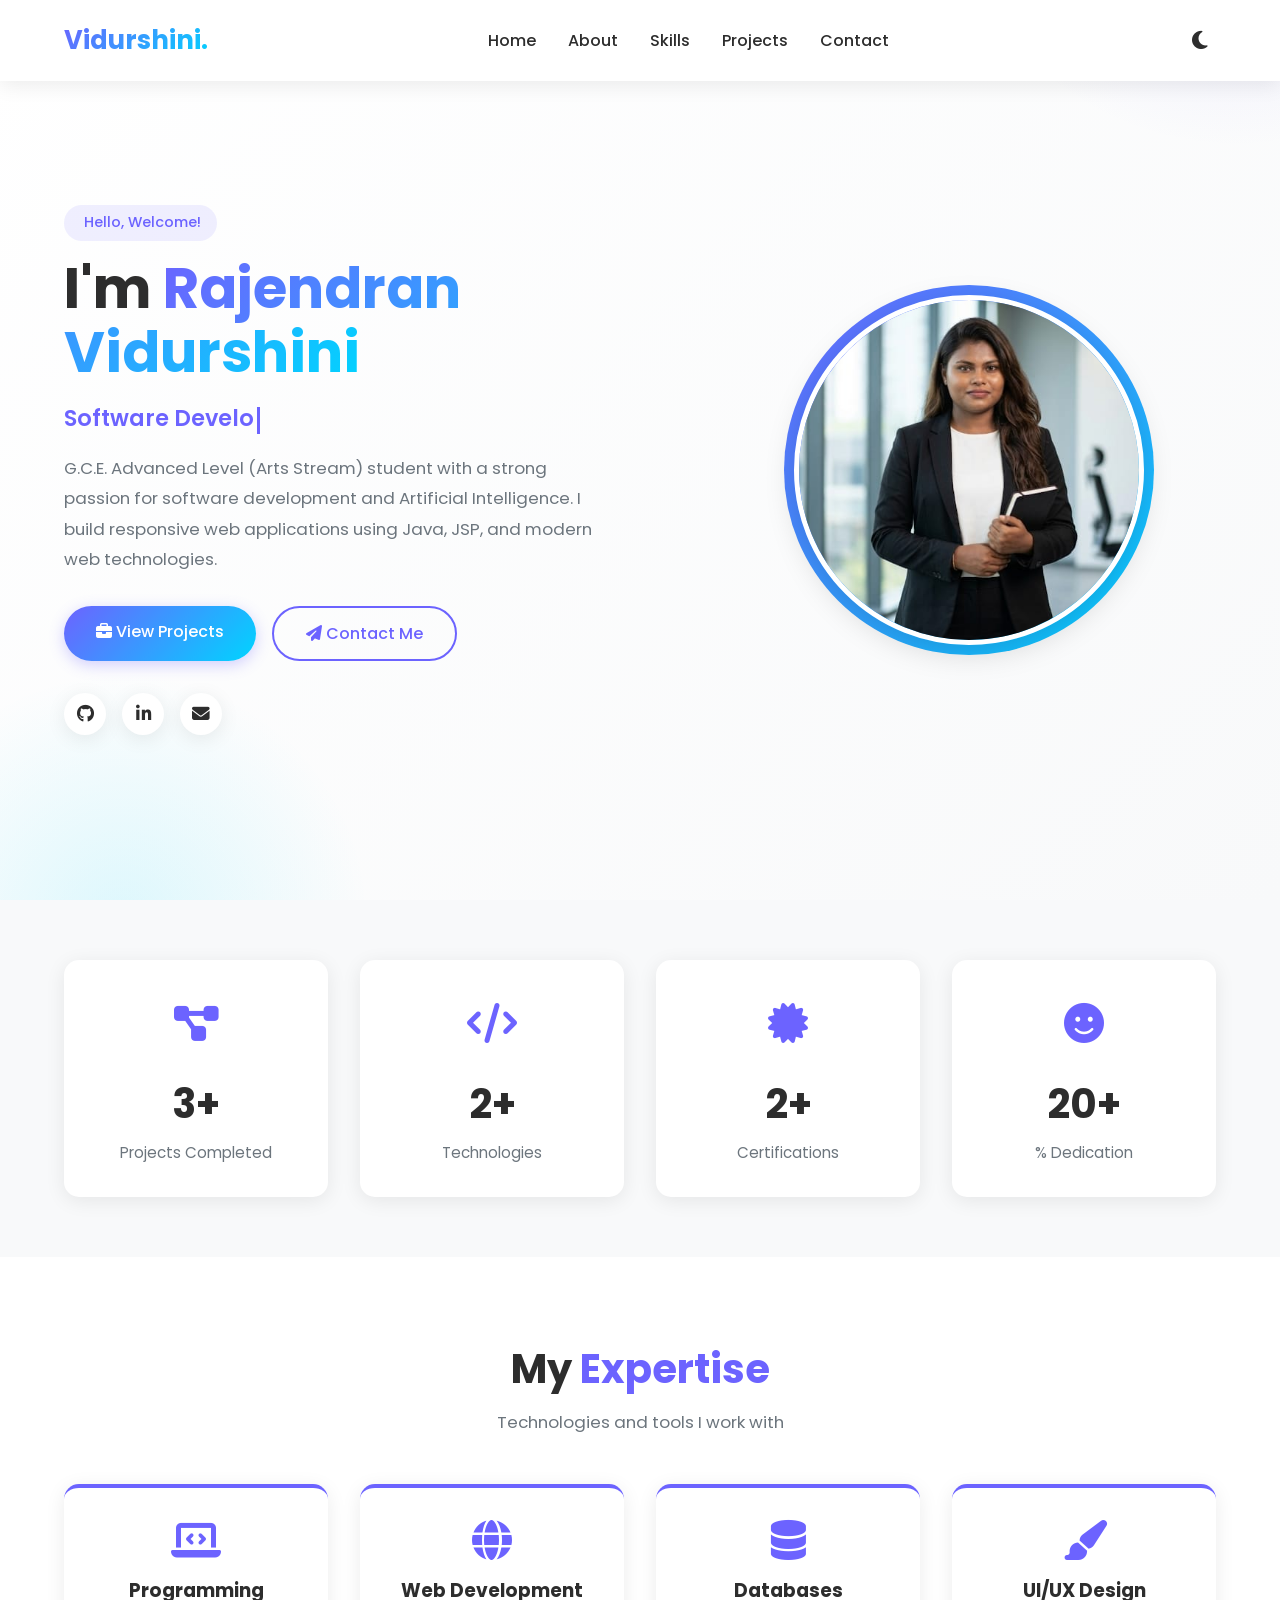
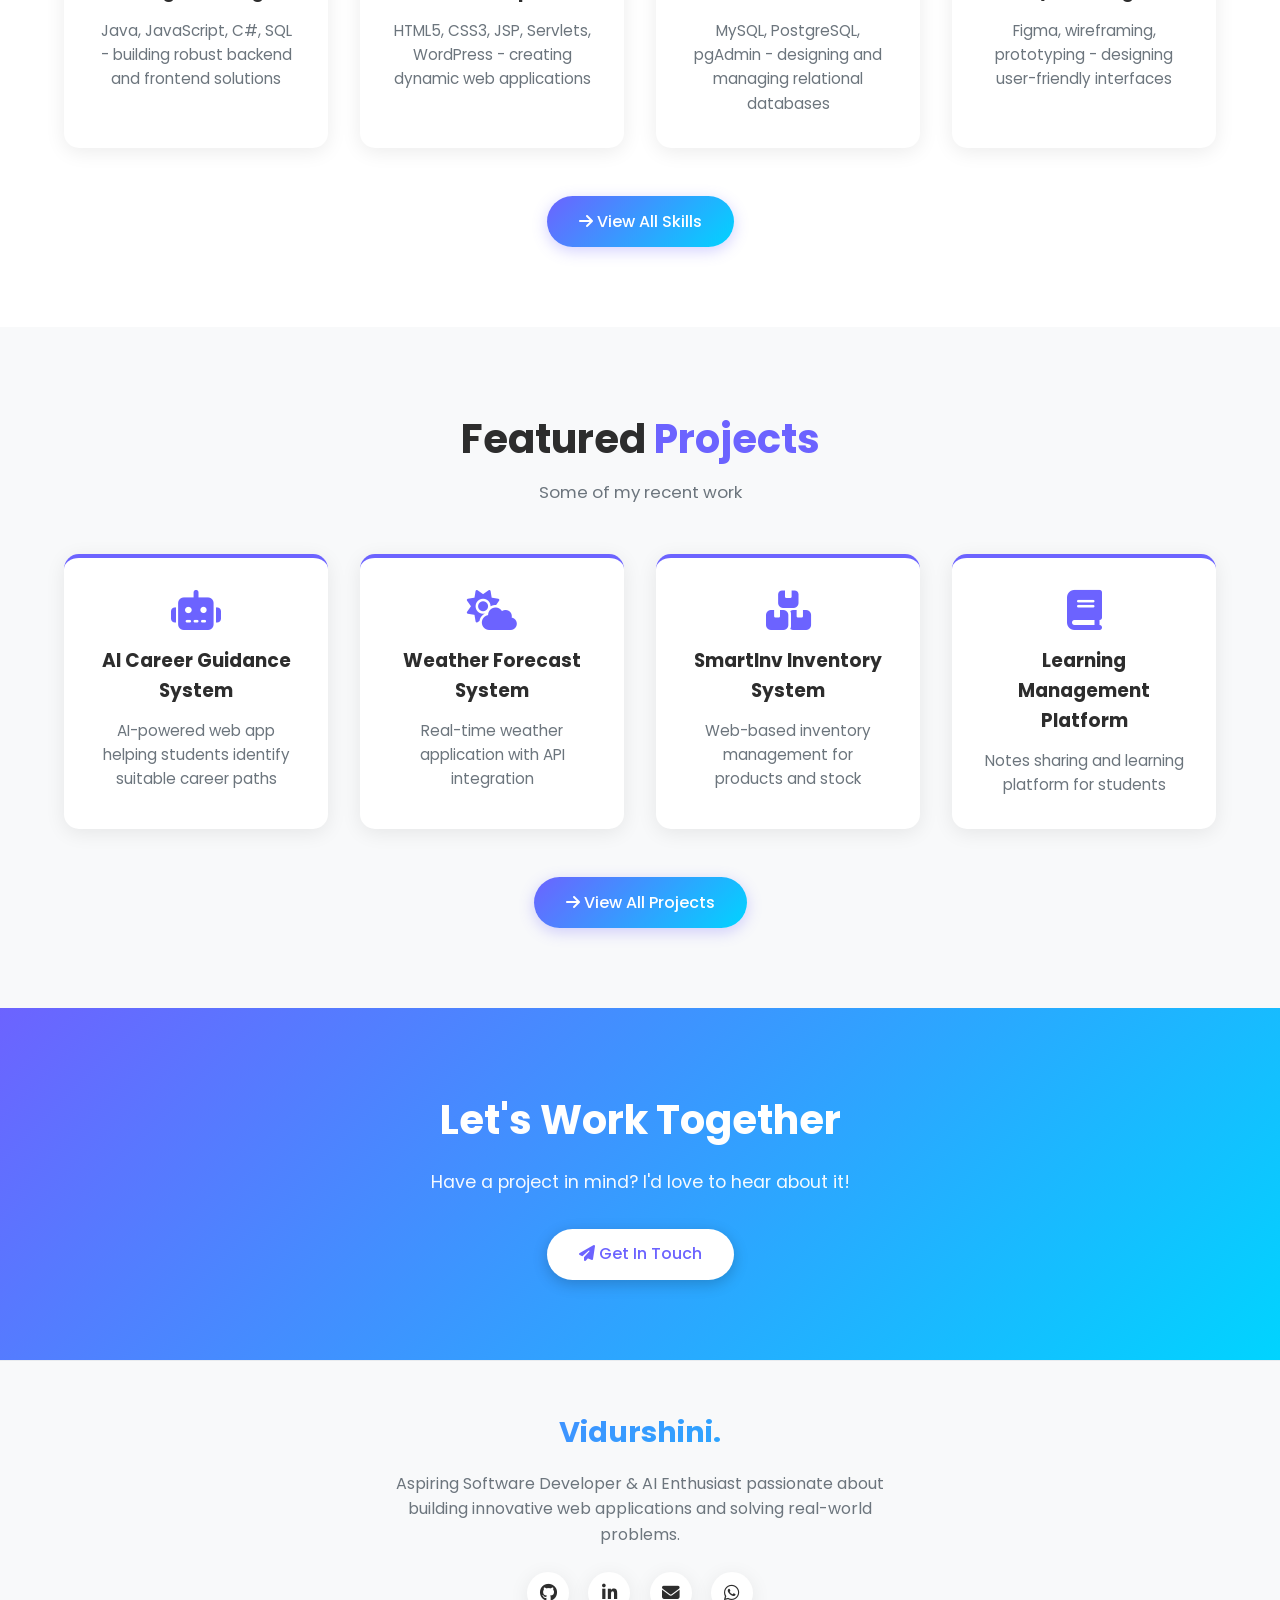
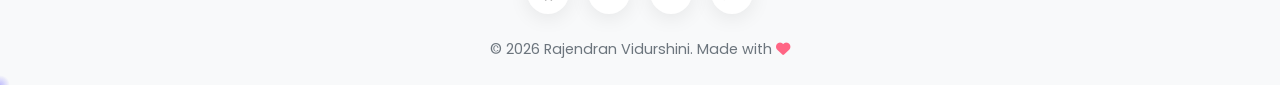
==== index.html @ c00dde99 "Initial commit" ====
<!DOCTYPE html>
<html lang="en">
<head>
    <meta charset="UTF-8">
    <meta name="viewport" content="width=device-width, initial-scale=1.0">
    <meta name="description" content="Rajendran Vidurshini - Software Developer & AI Enthusiast Portfolio">
    <meta name="author" content="Rajendran Vidurshini">
    <title>Home | Rajendran Vidurshini</title>
    <link rel="icon" type="image/png" href="images/favicon.png">
    <link rel="preconnect" href="https://fonts.googleapis.com">
    <link rel="preconnect" href="https://fonts.gstatic.com" crossorigin>
    <link href="https://fonts.googleapis.com/css2?family=Poppins:wght@300;400;500;600;700&display=swap" rel="stylesheet">
    <link rel="stylesheet" href="https://cdnjs.cloudflare.com/ajax/libs/font-awesome/6.4.0/css/all.min.css">
    <link rel="stylesheet" href="css/style.css">
    <link rel="stylesheet" href="css/home.css">
    <script src="js/darkmode.js"></script>
</head>
<body>

<!-- ===== NAVBAR ===== -->
<nav class="navbar">
    <a href="index.html" class="logo">Vidurshini<span>.</span></a>
    <ul class="nav-links">
        <li><a href="index.html">Home</a></li>
        <li><a href="about.html">About</a></li>
        <li><a href="skills.html">Skills</a></li>
        <li><a href="projects.html">Projects</a></li>
        <li><a href="contact.html">Contact</a></li>
    </ul>
    <div class="theme-toggle" title="Toggle Dark Mode">
        <i class="fas fa-moon" id="theme-icon"></i>
    </div>
    <div class="hamburger"><i class="fas fa-bars"></i></div>
</nav>

<!-- ===== HERO SECTION ===== -->
<section class="hero" id="home">
    <div class="hero-container">
        <div class="hero-content">
            <span class="hero-greeting"><i class="fas fa-hand-wave"></i> Hello, Welcome!</span>
            <h1 class="hero-title">I'm <span class="highlight">Rajendran Vidurshini</span></h1>
            <h2 class="hero-subtitle"><span class="typed-text"></span><span class="cursor"></span></h2>
            <p class="hero-description">
                G.C.E. Advanced Level (Arts Stream) student with a strong passion for
                software development and Artificial Intelligence. I build responsive
                web applications using Java, JSP, and modern web technologies.
            </p>
            <div class="hero-buttons">
                <a href="projects.html" class="btn-primary"><i class="fas fa-briefcase"></i> View Projects</a>
                <a href="contact.html" class="btn-secondary"><i class="fas fa-paper-plane"></i> Contact Me</a>
            </div>
            <div class="hero-social">
                <a href="https://github.com/rajendranvidurshini6-byte" target="_blank"><i class="fab fa-github"></i></a>
                <a href="https://www.linkedin.com/in/rajendran-vidurshini-7b3898364" target="_blank"><i class="fab fa-linkedin-in"></i></a>
                <a href="mailto:vidurshinividu601@gmail.com"><i class="fas fa-envelope"></i></a>
            </div>
        </div>
        <div class="hero-image">
            <div class="avatar-wrapper">
                <img src="images/profile.jpeg" alt="Rajendran Vidurshini" class="avatar-img"
                     onerror="this.src='https://ui-avatars.com/api/?name=Vidurshini&size=400&background=6c63ff&color=fff&bold=true'">
            </div>
        </div>
    </div>
</section>

<!-- ===== STATS SECTION ===== -->
<section class="stats">
    <div class="stat-card">
        <div class="stat-icon"><i class="fas fa-project-diagram"></i></div>
        <div class="stat-number" data-target="10">0</div>
        <div class="stat-label">Projects Completed</div>
    </div>
    <div class="stat-card">
        <div class="stat-icon"><i class="fas fa-code"></i></div>
        <div class="stat-number" data-target="8">0</div>
        <div class="stat-label">Technologies</div>
    </div>
    <div class="stat-card">
        <div class="stat-icon"><i class="fas fa-certificate"></i></div>
        <div class="stat-number" data-target="5">0</div>
        <div class="stat-label">Certifications</div>
    </div>
    <div class="stat-card">
        <div class="stat-icon"><i class="fas fa-smile"></i></div>
        <div class="stat-number" data-target="100">0</div>
        <div class="stat-label">% Dedication</div>
    </div>
</section>

<!-- ===== SKILLS PREVIEW ===== -->
<section class="skills-preview">
    <h2 class="section-title">My <span>Expertise</span></h2>
    <p class="section-subtitle">Technologies and tools I work with</p>
    <div class="skills-preview-grid">
        <div class="skill-preview-card">
            <i class="fas fa-laptop-code"></i>
            <h3>Programming</h3>
            <p>Java, JavaScript, C#, SQL - building robust backend and frontend solutions</p>
        </div>
        <div class="skill-preview-card">
            <i class="fas fa-globe"></i>
            <h3>Web Development</h3>
            <p>HTML5, CSS3, JSP, Servlets, WordPress - creating dynamic web applications</p>
        </div>
        <div class="skill-preview-card">
            <i class="fas fa-database"></i>
            <h3>Databases</h3>
            <p>MySQL, PostgreSQL, pgAdmin - designing and managing relational databases</p>
        </div>
        <div class="skill-preview-card">
            <i class="fas fa-paint-brush"></i>
            <h3>UI/UX Design</h3>
            <p>Figma, wireframing, prototyping - designing user-friendly interfaces</p>
        </div>
    </div>
    <div style="text-align: center; margin-top: 3rem;">
        <a href="skills.html" class="btn-primary"><i class="fas fa-arrow-right"></i> View All Skills</a>
    </div>
</section>

<!-- ===== FEATURED PROJECTS ===== -->
<section style="background: var(--bg-alt);">
    <h2 class="section-title">Featured <span>Projects</span></h2>
    <p class="section-subtitle">Some of my recent work</p>
    <div class="skills-preview-grid">
        <div class="skill-preview-card">
            <i class="fas fa-robot"></i>
            <h3>AI Career Guidance System</h3>
            <p>AI-powered web app helping students identify suitable career paths</p>
        </div>
        <div class="skill-preview-card">
            <i class="fas fa-cloud-sun"></i>
            <h3>Weather Forecast System</h3>
            <p>Real-time weather application with API integration</p>
        </div>
        <div class="skill-preview-card">
            <i class="fas fa-boxes"></i>
            <h3>SmartInv Inventory System</h3>
            <p>Web-based inventory management for products and stock</p>
        </div>
        <div class="skill-preview-card">
            <i class="fas fa-book"></i>
            <h3>Learning Management Platform</h3>
            <p>Notes sharing and learning platform for students</p>
        </div>
    </div>
    <div style="text-align: center; margin-top: 3rem;">
        <a href="projects.html" class="btn-primary"><i class="fas fa-arrow-right"></i> View All Projects</a>
    </div>
</section>

<!-- ===== CTA SECTION ===== -->
<section class="cta-section">
    <h2>Let's Work Together</h2>
    <p>Have a project in mind? I'd love to hear about it!</p>
    <a href="contact.html" class="btn-primary"><i class="fas fa-paper-plane"></i> Get In Touch</a>
</section>

<!-- ===== FOOTER ===== -->
<footer class="footer">
    <div class="footer-content">
        <div class="footer-logo">Vidurshini<span>.</span></div>
        <p style="color: var(--text-light); max-width: 500px; margin: 0 auto;">
            Aspiring Software Developer & AI Enthusiast passionate about building
            innovative web applications and solving real-world problems.
        </p>
        <div class="footer-social">
            <a href="https://github.com/rajendranvidurshini6-byte" target="_blank"><i class="fab fa-github"></i></a>
            <a href="https://www.linkedin.com/in/rajendran-vidurshini-7b3898364" target="_blank"><i class="fab fa-linkedin-in"></i></a>
            <a href="mailto:vidurshinividu601@gmail.com"><i class="fas fa-envelope"></i></a>
            <a href="https://whatsapp.com/dl/" target="_blank"><i class="fab fa-whatsapp"></i></a>
        </div>
        <p class="footer-text">&copy; 2026 Rajendran Vidurshini. Made with <i class="fas fa-heart"></i></p>
    </div>
</footer>

<button class="scroll-top" aria-label="Scroll to top"><i class="fas fa-arrow-up"></i></button>

<script src="js/script.js"></script>
<script src="js/animation.js"></script>
</body>
</html>
---- css/style.css ----
/* ============================================
   GLOBAL STYLES - style.css
   ============================================ */

:root {
    --primary-color: #6c63ff;
    --primary-dark: #5a52d5;
    --secondary-color: #ff6584;
    --accent-color: #00d4ff;
    --bg-color: #ffffff;
    --bg-alt: #f8f9fa;
    --text-color: #2d2d2d;
    --text-light: #6c757d;
    --card-bg: #ffffff;
    --border-color: #e9ecef;
    --shadow: 0 4px 20px rgba(0, 0, 0, 0.08);
    --shadow-hover: 0 8px 30px rgba(0, 0, 0, 0.15);
    --transition: all 0.3s ease;
}

[data-theme="dark"] {
    --primary-color: #8b83ff;
    --primary-dark: #6c63ff;
    --secondary-color: #ff7a95;
    --accent-color: #4de3ff;
    --bg-color: #0f0f1a;
    --bg-alt: #1a1a2e;
    --text-color: #f0f0f0;
    --text-light: #a0a0b0;
    --card-bg: #1e1e2e;
    --border-color: #2d2d3d;
    --shadow: 0 4px 20px rgba(0, 0, 0, 0.4);
    --shadow-hover: 0 8px 30px rgba(108, 99, 255, 0.3);
}

* {
    margin: 0;
    padding: 0;
    box-sizing: border-box;
}

html {
    scroll-behavior: smooth;
}

body {
    font-family: 'Poppins', 'Segoe UI', Tahoma, Geneva, Verdana, sans-serif;
    background-color: var(--bg-color);
    color: var(--text-color);
    line-height: 1.6;
    transition: background-color 0.3s ease, color 0.3s ease;
    overflow-x: hidden;
}

a {
    text-decoration: none;
    color: inherit;
    transition: var(--transition);
}

ul {
    list-style: none;
}

img {
    max-width: 100%;
    height: auto;
    display: block;
}

.container {
    max-width: 1200px;
    margin: 0 auto;
    padding: 0 20px;
}

/* ===== NAVBAR ===== */
.navbar {
    position: fixed;
    top: 0;
    left: 0;
    width: 100%;
    display: flex;
    justify-content: space-between;
    align-items: center;
    padding: 1rem 5%;
    background: rgba(255, 255, 255, 0.95);
    backdrop-filter: blur(10px);
    box-shadow: var(--shadow);
    z-index: 1000;
    transition: var(--transition);
}

[data-theme="dark"] .navbar {
    background: rgba(15, 15, 26, 0.95);
}

.navbar.scrolled {
    padding: 0.6rem 5%;
    box-shadow: var(--shadow-hover);
}

.logo {
    font-size: 1.6rem;
    font-weight: 700;
    background: linear-gradient(135deg, var(--primary-color), var(--accent-color));
    -webkit-background-clip: text;
    -webkit-text-fill-color: transparent;
    background-clip: text;
    cursor: pointer;
}

.nav-links {
    display: flex;
    gap: 2rem;
    align-items: center;
}

.nav-links a {
    font-weight: 500;
    color: var(--text-color);
    position: relative;
    padding: 0.3rem 0;
}

.nav-links a::after {
    content: '';
    position: absolute;
    bottom: 0;
    left: 0;
    width: 0;
    height: 2px;
    background: var(--primary-color);
    transition: width 0.3s ease;
}

.nav-links a:hover::after,
.nav-links a.active::after {
    width: 100%;
}

.nav-links a:hover {
    color: var(--primary-color);
}

.btn-admin {
    padding: 0.5rem 1.2rem;
    background: var(--primary-color);
    color: #fff !important;
    border-radius: 25px;
    font-size: 0.9rem;
}

.btn-admin:hover {
    background: var(--primary-dark);
    transform: translateY(-2px);
}

.btn-admin::after {
    display: none;
}

.theme-toggle {
    font-size: 1.3rem;
    color: var(--text-color);
    cursor: pointer;
    padding: 0.5rem;
    border-radius: 50%;
    transition: var(--transition);
    margin-left: 1rem;
}

.theme-toggle:hover {
    background: var(--bg-alt);
    transform: rotate(20deg);
}

.hamburger {
    display: none;
    cursor: pointer;
    font-size: 1.5rem;
    color: var(--text-color);
}

/* ===== BUTTONS ===== */
.btn-primary {
    display: inline-block;
    padding: 0.8rem 2rem;
    background: linear-gradient(135deg, var(--primary-color), var(--accent-color));
    color: #fff;
    border: none;
    border-radius: 30px;
    font-size: 1rem;
    font-weight: 500;
    cursor: pointer;
    transition: var(--transition);
    box-shadow: 0 4px 15px rgba(108, 99, 255, 0.3);
}

.btn-primary:hover {
    transform: translateY(-3px);
    box-shadow: 0 8px 25px rgba(108, 99, 255, 0.5);
}

.btn-secondary {
    display: inline-block;
    padding: 0.8rem 2rem;
    background: transparent;
    color: var(--primary-color);
    border: 2px solid var(--primary-color);
    border-radius: 30px;
    font-size: 1rem;
    font-weight: 500;
    cursor: pointer;
    transition: var(--transition);
}

.btn-secondary:hover {
    background: var(--primary-color);
    color: #fff;
    transform: translateY(-3px);
}

/* ===== SECTION TITLES ===== */
.section-title {
    font-size: 2.5rem;
    text-align: center;
    margin-bottom: 0.5rem;
    color: var(--text-color);
}

.section-subtitle {
    text-align: center;
    color: var(--text-light);
    margin-bottom: 3rem;
    font-size: 1.05rem;
}

.section-title span {
    color: var(--primary-color);
}

section {
    padding: 80px 5%;
}

/* ===== FOOTER ===== */
.footer {
    background: var(--bg-alt);
    padding: 3rem 5% 1.5rem;
    text-align: center;
    border-top: 1px solid var(--border-color);
}

.footer-content {
    max-width: 1200px;
    margin: 0 auto;
}

.footer-logo {
    font-size: 1.8rem;
    font-weight: 700;
    background: linear-gradient(135deg, var(--primary-color), var(--accent-color));
    -webkit-background-clip: text;
    -webkit-text-fill-color: transparent;
    background-clip: text;
    margin-bottom: 1rem;
}

.footer-social {
    display: flex;
    justify-content: center;
    gap: 1.2rem;
    margin: 1.5rem 0;
}

.footer-social a {
    width: 42px;
    height: 42px;
    display: flex;
    align-items: center;
    justify-content: center;
    background: var(--card-bg);
    border-radius: 50%;
    color: var(--text-color);
    font-size: 1.1rem;
    box-shadow: var(--shadow);
    transition: var(--transition);
}

.footer-social a:hover {
    background: var(--primary-color);
    color: #fff;
    transform: translateY(-5px);
}

.footer-text {
    color: var(--text-light);
    font-size: 0.9rem;
    margin-top: 1rem;
}

.footer-text i {
    color: var(--secondary-color);
}

/* ===== SCROLL TO TOP ===== */
.scroll-top {
    position: fixed;
    bottom: 30px;
    right: 30px;
    width: 48px;
    height: 48px;
    background: linear-gradient(135deg, var(--primary-color), var(--accent-color));
    color: #fff;
    border: none;
    border-radius: 50%;
    font-size: 1.2rem;
    cursor: pointer;
    display: none;
    align-items: center;
    justify-content: center;
    box-shadow: 0 4px 15px rgba(108, 99, 255, 0.4);
    z-index: 999;
    transition: var(--transition);
}

.scroll-top:hover {
    transform: translateY(-5px);
}

.scroll-top.show {
    display: flex;
}

/* ===== RESPONSIVE ===== */
@media (max-width: 768px) {
    .hamburger {
        display: block;
    }

    .nav-links {
        position: fixed;
        top: 70px;
        right: -100%;
        flex-direction: column;
        background: var(--bg-color);
        width: 70%;
        height: calc(100vh - 70px);
        padding: 2rem;
        box-shadow: var(--shadow);
        transition: right 0.4s ease;
        gap: 1.5rem;
    }

    .nav-links.active {
        right: 0;
    }

    .section-title {
        font-size: 2rem;
    }

    section {
        padding: 60px 5%;
    }
}
---- css/home.css ----
/* ============================================
   HOME PAGE STYLES - home.css
   ============================================ */

.hero {
    min-height: 100vh;
    display: flex;
    align-items: center;
    justify-content: center;
    padding: 100px 5% 60px;
    background: linear-gradient(135deg, var(--bg-color) 0%, var(--bg-alt) 100%);
    position: relative;
    overflow: hidden;
}

.hero::before {
    content: '';
    position: absolute;
    top: -50%;
    right: -20%;
    width: 600px;
    height: 600px;
    background: radial-gradient(circle, rgba(108, 99, 255, 0.15), transparent 70%);
    border-radius: 50%;
    animation: float 6s ease-in-out infinite;
}

.hero::after {
    content: '';
    position: absolute;
    bottom: -30%;
    left: -10%;
    width: 500px;
    height: 500px;
    background: radial-gradient(circle, rgba(0, 212, 255, 0.12), transparent 70%);
    border-radius: 50%;
    animation: float 8s ease-in-out infinite reverse;
}

@keyframes float {
    0%, 100% { transform: translateY(0) scale(1); }
    50% { transform: translateY(-30px) scale(1.05); }
}

.hero-container {
    display: grid;
    grid-template-columns: 1.2fr 1fr;
    gap: 4rem;
    align-items: center;
    max-width: 1200px;
    width: 100%;
    position: relative;
    z-index: 1;
}

.hero-content {
    animation: slideInLeft 1s ease;
}

@keyframes slideInLeft {
    from { opacity: 0; transform: translateX(-50px); }
    to { opacity: 1; transform: translateX(0); }
}

.hero-greeting {
    display: inline-block;
    padding: 0.4rem 1rem;
    background: rgba(108, 99, 255, 0.1);
    color: var(--primary-color);
    border-radius: 20px;
    font-size: 0.9rem;
    font-weight: 500;
    margin-bottom: 1rem;
}

.hero-title {
    font-size: 3.5rem;
    font-weight: 700;
    line-height: 1.15;
    margin-bottom: 1rem;
    color: var(--text-color);
}

.hero-title .highlight {
    background: linear-gradient(135deg, var(--primary-color), var(--accent-color));
    -webkit-background-clip: text;
    -webkit-text-fill-color: transparent;
    background-clip: text;
}

.hero-subtitle {
    font-size: 1.4rem;
    color: var(--text-light);
    margin-bottom: 1rem;
    min-height: 2rem;
}

.typed-text {
    color: var(--primary-color);
    font-weight: 600;
}

.cursor {
    display: inline-block;
    width: 3px;
    height: 1.2em;
    background: var(--primary-color);
    margin-left: 3px;
    animation: blink 1s infinite;
    vertical-align: middle;
}

@keyframes blink {
    0%, 50% { opacity: 1; }
    51%, 100% { opacity: 0; }
}

.hero-description {
    font-size: 1.05rem;
    color: var(--text-light);
    margin-bottom: 2rem;
    max-width: 550px;
    line-height: 1.8;
}

.hero-buttons {
    display: flex;
    gap: 1rem;
    flex-wrap: wrap;
    margin-bottom: 2rem;
}

.hero-social {
    display: flex;
    gap: 1rem;
}

.hero-social a {
    width: 42px;
    height: 42px;
    display: flex;
    align-items: center;
    justify-content: center;
    background: var(--card-bg);
    border-radius: 50%;
    color: var(--text-color);
    font-size: 1.1rem;
    box-shadow: var(--shadow);
    transition: var(--transition);
}

.hero-social a:hover {
    background: var(--primary-color);
    color: #fff;
    transform: translateY(-5px) rotate(360deg);
}

/* Hero Image / Avatar */
.hero-image {
    display: flex;
    justify-content: center;
    align-items: center;
    animation: slideInRight 1s ease;
}

@keyframes slideInRight {
    from { opacity: 0; transform: translateX(50px); }
    to { opacity: 1; transform: translateX(0); }
}

.avatar-wrapper {
    position: relative;
    width: 350px;
    height: 350px;
}

.avatar-wrapper::before {
    content: '';
    position: absolute;
    inset: -10px;
    border-radius: 50%;
    background: linear-gradient(135deg, var(--primary-color), var(--accent-color));
    animation: rotate 8s linear infinite;
    z-index: -1;
}

@keyframes rotate {
    from { transform: rotate(0deg); }
    to { transform: rotate(360deg); }
}

.avatar-img {
    width: 100%;
    height: 100%;
    border-radius: 50%;
    object-fit: cover;
    border: 5px solid var(--bg-color);
    box-shadow: var(--shadow-hover);
}

/* Stats Section */
.stats {
    display: grid;
    grid-template-columns: repeat(auto-fit, minmax(200px, 1fr));
    gap: 2rem;
    padding: 60px 5%;
    background: var(--bg-alt);
}

.stat-card {
    text-align: center;
    padding: 2rem 1rem;
    background: var(--card-bg);
    border-radius: 15px;
    box-shadow: var(--shadow);
    transition: var(--transition);
}

.stat-card:hover {
    transform: translateY(-8px);
    box-shadow: var(--shadow-hover);
}

.stat-icon {
    font-size: 2.5rem;
    color: var(--primary-color);
    margin-bottom: 1rem;
}

.stat-number {
    font-size: 2.5rem;
    font-weight: 700;
    color: var(--text-color);
}

.stat-label {
    color: var(--text-light);
    font-size: 0.95rem;
    margin-top: 0.3rem;
}

/* Skills Preview Section (Home) */
.skills-preview {
    padding: 80px 5%;
}

.skills-preview-grid {
    display: grid;
    grid-template-columns: repeat(auto-fit, minmax(250px, 1fr));
    gap: 2rem;
    max-width: 1200px;
    margin: 0 auto;
}

.skill-preview-card {
    background: var(--card-bg);
    padding: 2rem;
    border-radius: 15px;
    box-shadow: var(--shadow);
    text-align: center;
    transition: var(--transition);
    border-top: 4px solid var(--primary-color);
}

.skill-preview-card:hover {
    transform: translateY(-8px);
    box-shadow: var(--shadow-hover);
}

.skill-preview-card i {
    font-size: 2.5rem;
    color: var(--primary-color);
    margin-bottom: 1rem;
}

.skill-preview-card h3 {
    margin-bottom: 0.8rem;
    color: var(--text-color);
}

.skill-preview-card p {
    color: var(--text-light);
    font-size: 0.95rem;
}

/* CTA Section */
.cta-section {
    text-align: center;
    padding: 80px 5%;
    background: linear-gradient(135deg, var(--primary-color), var(--accent-color));
    color: #fff;
}

.cta-section h2 {
    font-size: 2.5rem;
    margin-bottom: 1rem;
}

.cta-section p {
    font-size: 1.1rem;
    margin-bottom: 2rem;
    opacity: 0.95;
}

.cta-section .btn-primary {
    background: #fff;
    color: var(--primary-color);
    box-shadow: 0 4px 15px rgba(0, 0, 0, 0.2);
}

.cta-section .btn-primary:hover {
    background: #f0f0f0;
}

/* Responsive */
@media (max-width: 968px) {
    .hero-container {
        grid-template-columns: 1fr;
        text-align: center;
        gap: 3rem;
    }

    .hero-title {
        font-size: 2.5rem;
    }

    .hero-subtitle {
        font-size: 1.2rem;
    }

    .hero-description {
        margin-left: auto;
        margin-right: auto;
    }

    .hero-buttons,
    .hero-social {
        justify-content: center;
    }

    .avatar-wrapper {
        width: 280px;
        height: 280px;
    }
}

@media (max-width: 480px) {
    .hero-title {
        font-size: 2rem;
    }

    .avatar-wrapper {
        width: 220px;
        height: 220px;
    }

    .btn-primary,
    .btn-secondary {
        padding: 0.7rem 1.5rem;
        font-size: 0.9rem;
    }
}
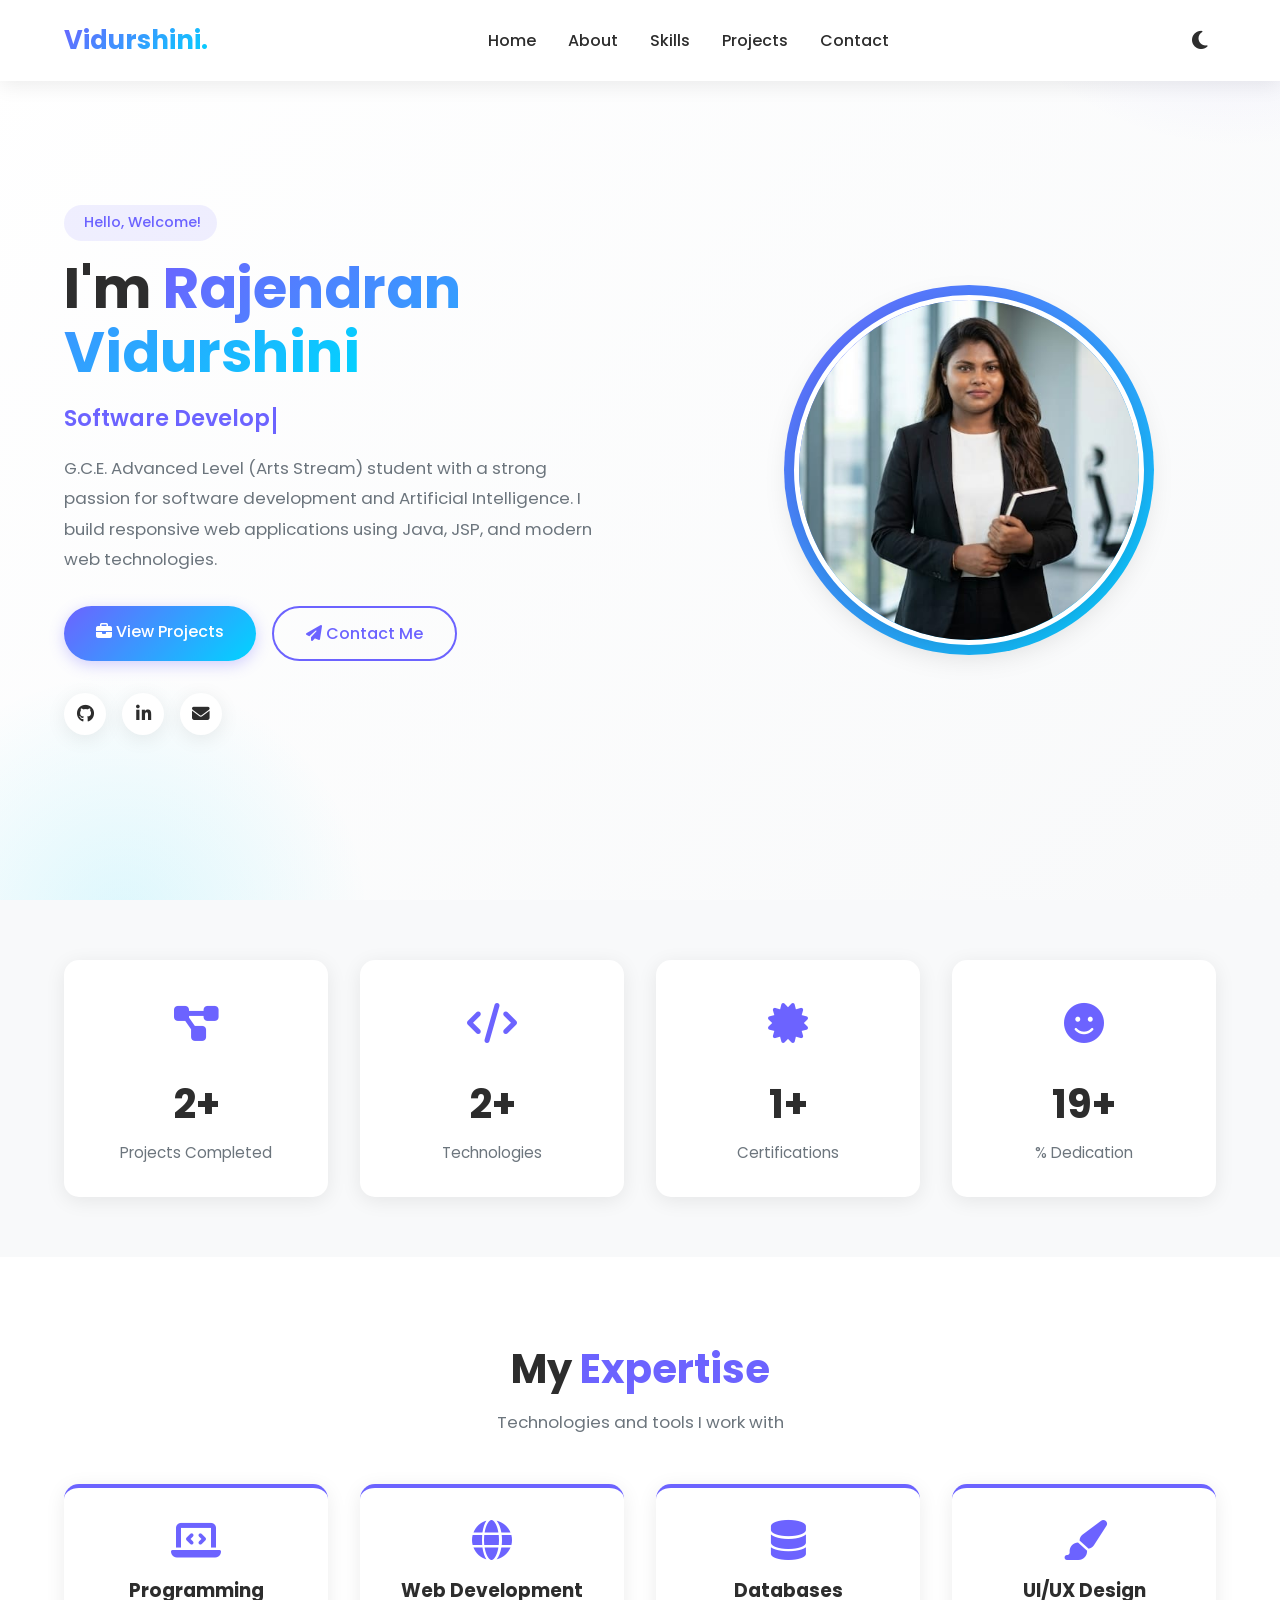
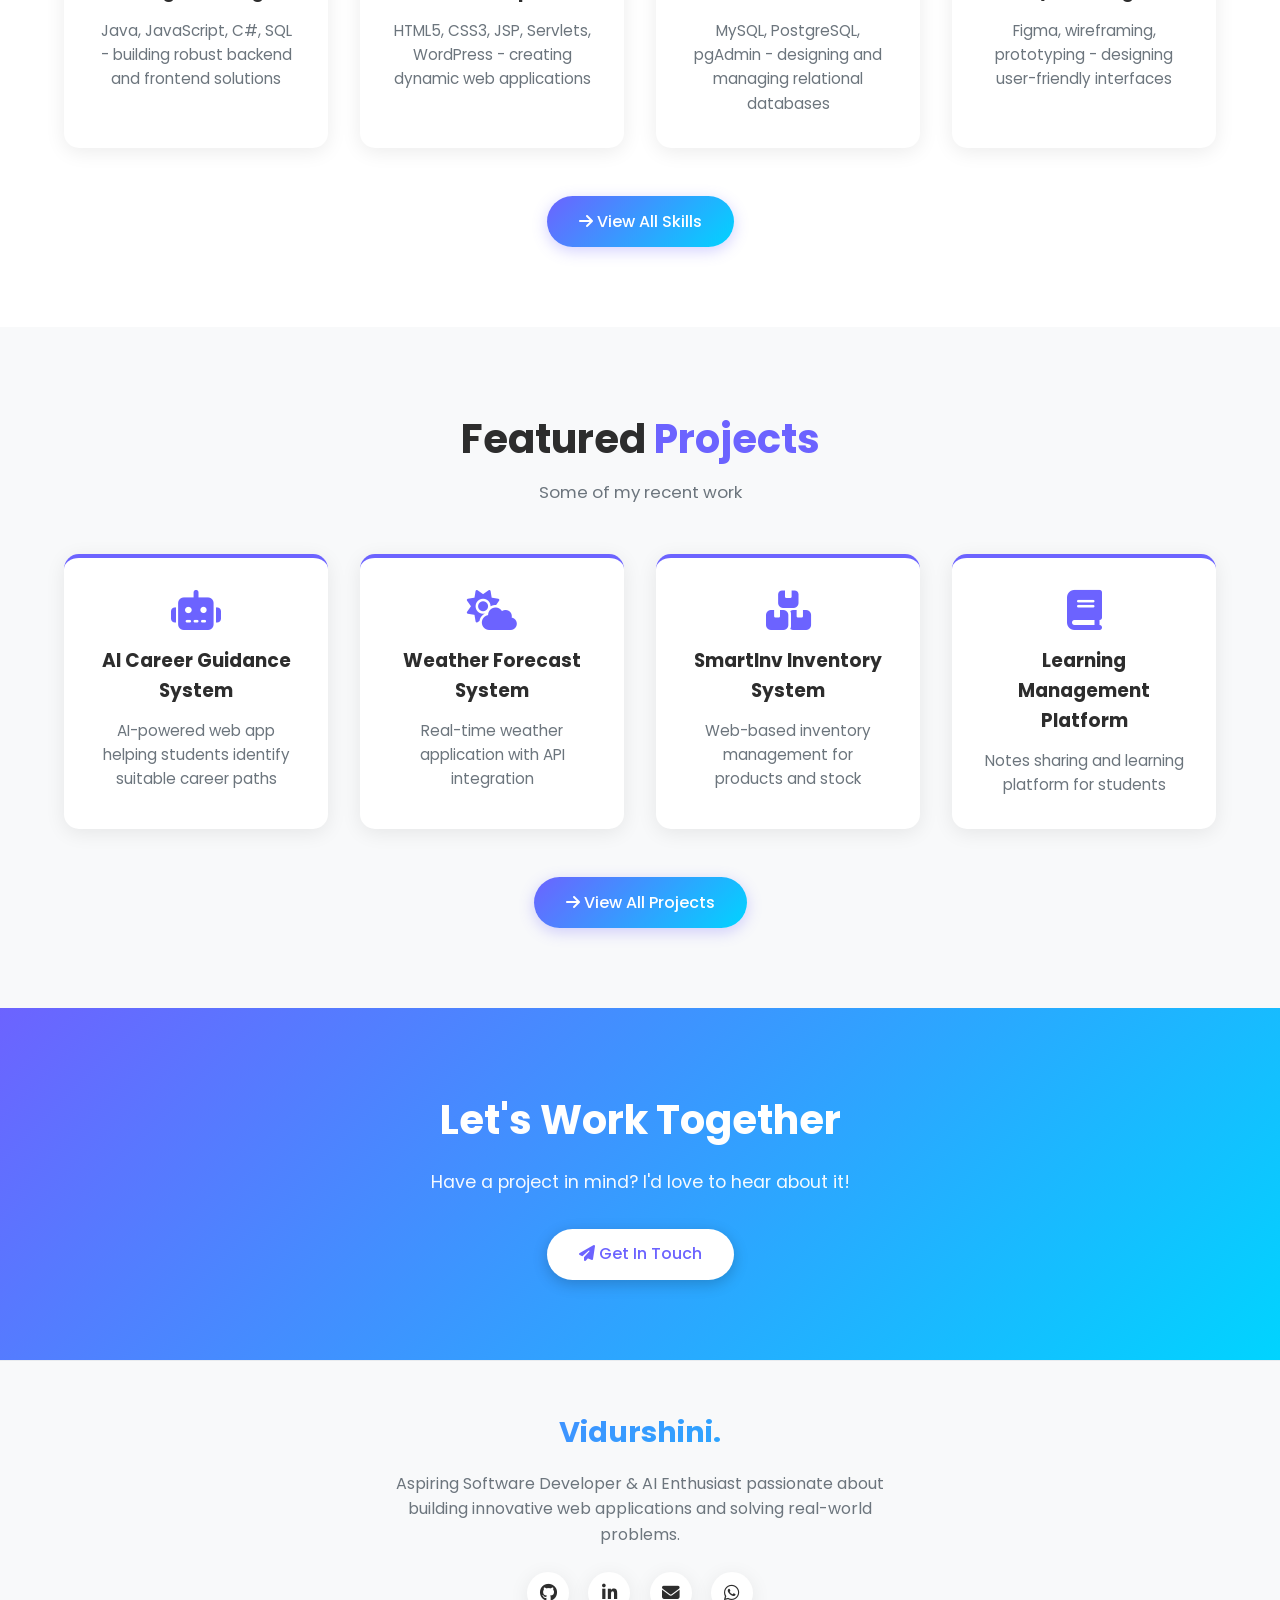
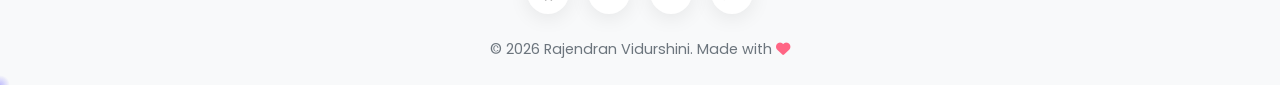
==== commit 5f844ebd: "Initial commit" ====
--- a/index.html
+++ b/index.html
@@ -52,7 +52,7 @@
             <div class="hero-social">
                 <a href="https://github.com/rajendranvidurshini6-byte" target="_blank"><i class="fab fa-github"></i></a>
                 <a href="https://www.linkedin.com/in/rajendran-vidurshini-7b3898364" target="_blank"><i class="fab fa-linkedin-in"></i></a>
-                <a href="mailto:vidurshinividu601@gmail.com"><i class="fas fa-envelope"></i></a>
+                <a href="mailto:rajendranvidurshini6@gmail.com"><i class="fas fa-envelope"></i></a>
             </div>
         </div>
         <div class="hero-image">
